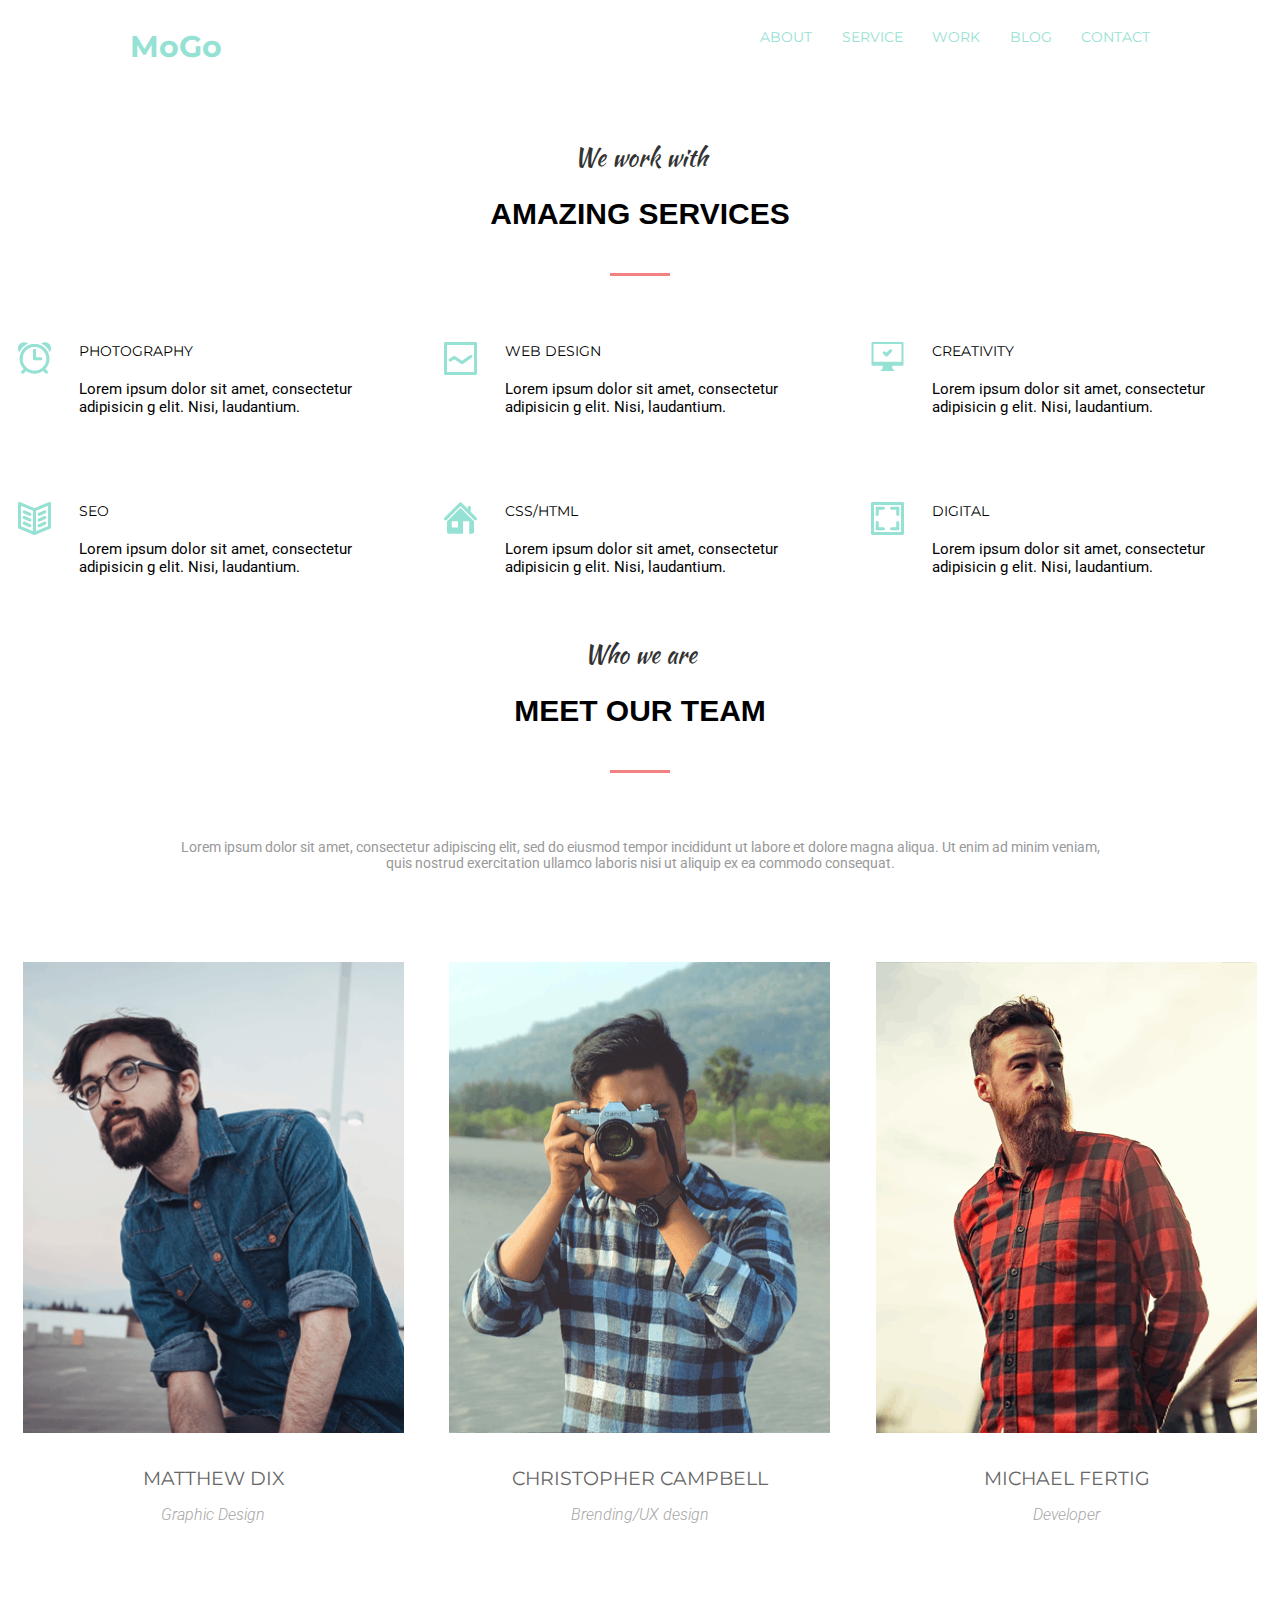
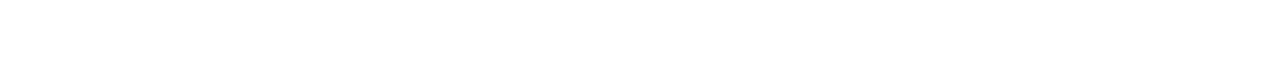
==== module4/index.html @ 17c0fb26 "homeworks" ====
<!DOCTYPE html>
<html lang="en">

<head>
    <link rel="stylesheet" href="styles.css">
    <meta charset="UTF-8">
    <meta name="viewport" content="width=device-width, initial-scale=1.0">
    <title>Homework4</title>
</head>

<body>
    <header class="header">
        <h1>
            <a href="#" class="Logo">MoGo</a>
        </h1>
        <nav>
            <ul class="navCont">
                <li class="navigation"><a href="#" class="navigation">ABOUT</a></li>
                <li class="navigation"><a href="#" class="navigation">SERVICE</a></li>
                <li class="navigation"><a href="#" class="navigation">WORK</a></li>
                <li class="navigation"><a href="#" class="navigation">BLOG</a></li>
                <li class="navigation"><a href="#" class="navigation">CONTACT</a></li>
            </ul>
        </nav>
    </header>
    <main>
        <section >
        <section class="amazingsCont">
            <h3 class="with">
                We work with
            </h3>
            <h2 class="amazing">
                AMAZING SERVICES
            </h2>
        </section>
        <div class="bigSectionTop">
            <div class="sectionAll">
                <img src="./imges/ALARM.png" alt="bad file" class="sectImg">
                <div class="textHeight">
                    <h3 class="sectHead">PHOTOGRAPHY</h3>
                    <p class="underText">Lorem ipsum dolor sit amet, consectetur adipisicin
                        g elit. Nisi, laudantium.</p>
                </div>
            </div>

            <div class="sectionAll">
                <img src="./imges/LINE_GRAPH.png" alt="bad file" class="sectImg">
                <div class="textHeight">
                    <h3 class="sectHead">WEB DESIGN</h3>
                    <p class="underText">Lorem ipsum dolor sit amet, consectetur adipisicin
                        g elit. Nisi, laudantium.</p>
                </div>
            </div>
            <div class="sectionAll">
                <img src="./imges/COMPUTER.png" alt="bad file" class="sectImg">
                <div class="textHeight">
                    <h3 class="sectHead">CREATIVITY</h3>
                    <p class="underText">Lorem ipsum dolor sit amet, consectetur adipisicin
                        g elit. Nisi, laudantium.</p>
                </div>
            </div>
        </div>
        <div class="bigSectionDown">
            <div class="sectionAll">
                <img src="./imges/BOOK.png" alt="bad file" class="sectImg">
                <section class="textHeight">
                    <h3 class="sectHead">SEO</h3>
                    <p class="underText">Lorem ipsum dolor sit amet, consectetur adipisicin
                        g elit. Nisi, laudantium.</p>
                </section>
            </div>

            <div class="sectionAll">
                <img src="./imges/HOME.png" alt="bad file" class="sectImg">
                <section class="textHeight">
                    <h3 class="sectHead">CSS/HTML</h3>
                    <p class="underText">Lorem ipsum dolor sit amet, consectetur adipisicin
                        g elit. Nisi, laudantium.</p>
                </section>
            </div>
            <div class="sectionAll">
                <img src="./imges/IMAGE.png" alt="bad file" class="sectImg">
                <section class="textHeight">
                    <h3 class="sectHead">DIGITAL</h3>
                    <p class="underText">Lorem ipsum dolor sit amet, consectetur adipisicin
                        g elit. Nisi, laudantium.</p>
                </section>
            </div>

        </div>
        <section class="amazingsCont">
            <h3 class="with">
                Who we are
            </h3>
            <h2 class="amazing amazing2">
                MEET OUR TEAM
            </h2>
            <div class="whoText">
                Lorem ipsum dolor sit amet, consectetur adipiscing elit, sed do eiusmod tempor incididunt ut labore et dolore magna aliqua. Ut enim ad minim veniam, quis nostrud exercitation ullamco laboris nisi ut aliquip ex ea commodo consequat. 
            </div>
        </section>
        <div class="areCont">
            <div class="are">
                <img src="./imges/Layer1.png" alt="bad file" class="photo">
                <h3 class="name">MATTHEW DIX</h3>
                <p class="profesion">Graphic Design</p>
            </div>
            <div class="are">
                <img src="./imges/Layer2.png" alt="bad file" class="photo">
                <h3 class="name">CHRISTOPHER CAMPBELL</h3>
                <p class="profesion">Brending/UX design</p>
            </div>
            <div class="are">
                <img src="./imges/Layer3.png" alt="bad file" class="photo">
                <h3 class="name">MICHAEL FERTIG</h3>
                <p class="profesion">Developer</p>
            </div>
        </div>
    </main>
</body>

</html>
---- module4/styles.css ----
@import "./reset.css";

@import "./navigation.css";


@import "./amazing.css";

@import "./team.css";


@import url('https://fonts.googleapis.com/css2?family=Kaushan+Script&display=swap');

@import url('https://fonts.googleapis.com/css2?family=Montserrat:wght@100;200;300;400;500;600;700;800;900&family=Ubuntu:wght@300;400;500;700&display=swap');
@import url('https://fonts.googleapis.com/css2?family=Roboto:wght@100;300;400;500;700;900&display=swap');
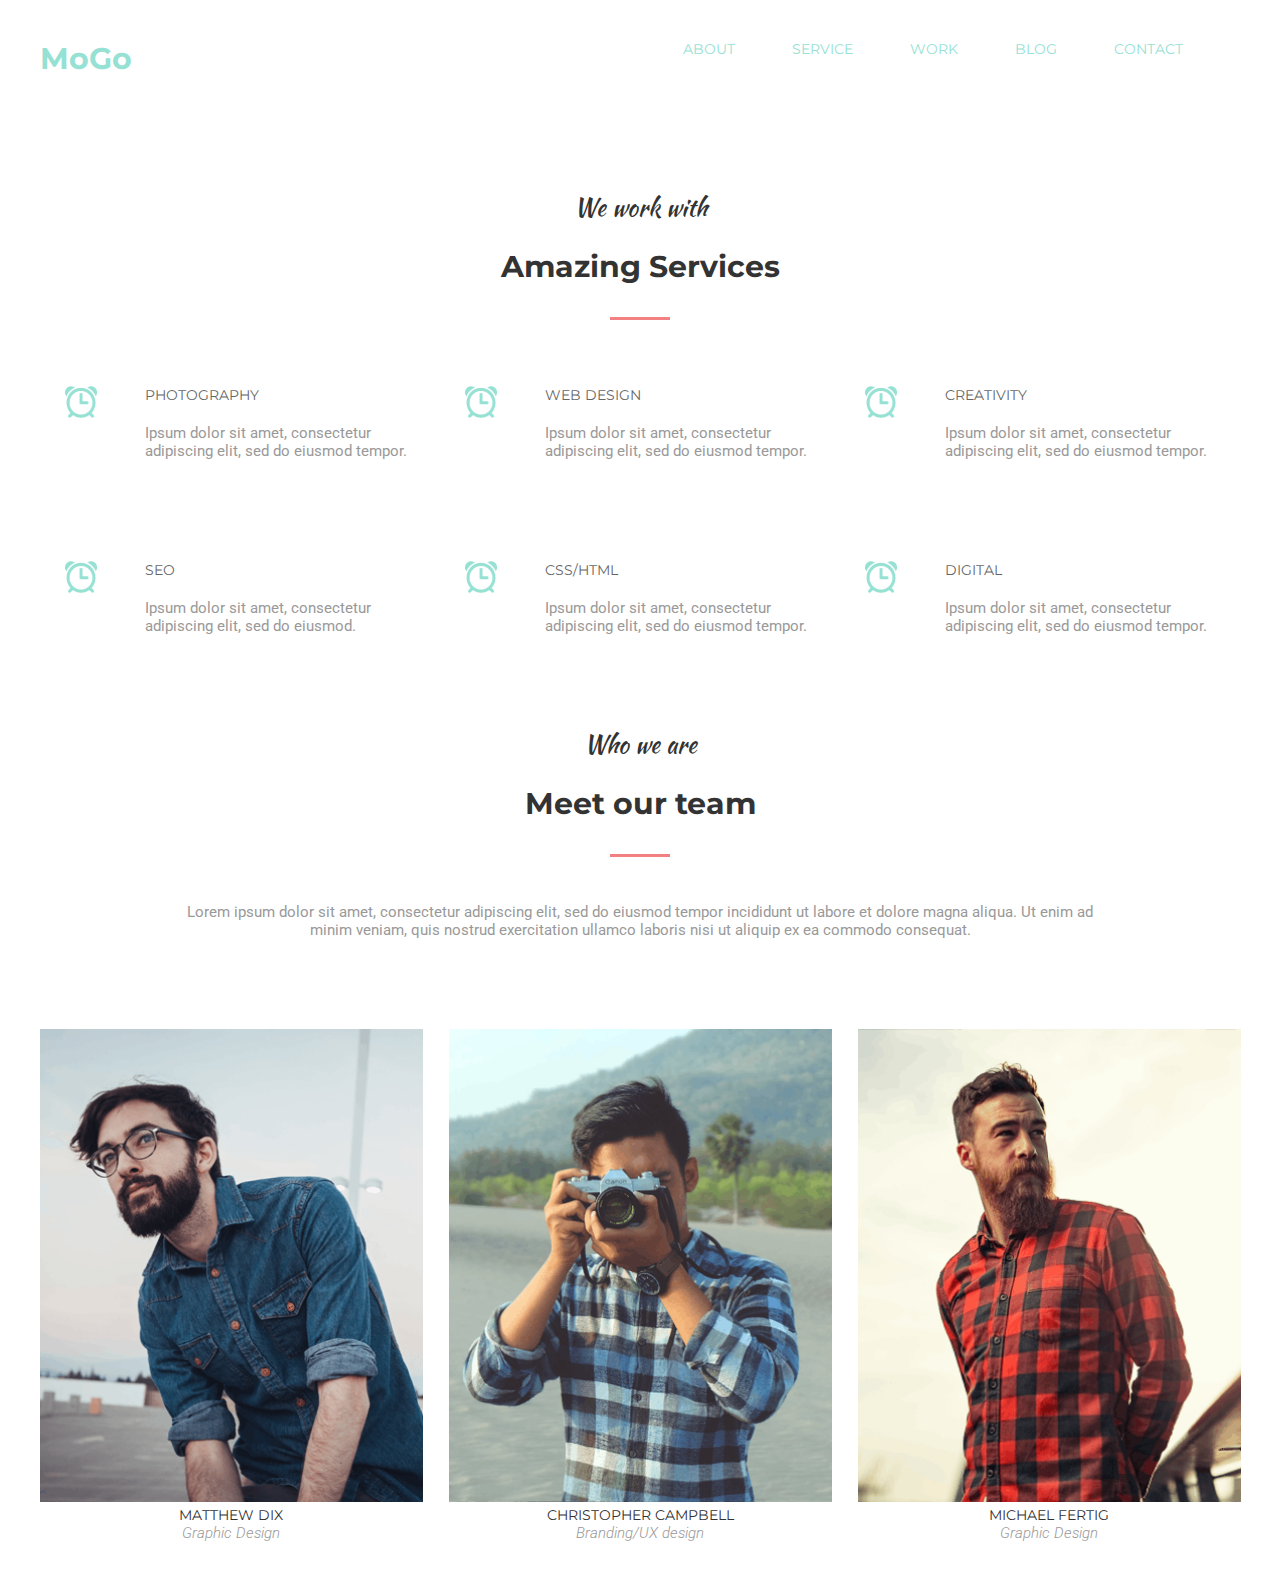
==== commit 325beffb: "homework 4" ====
--- a/module4/index.html
+++ b/module4/index.html
@@ -1,119 +1,114 @@
 <!DOCTYPE html>
 <html lang="en">
-
 <head>
-    <link rel="stylesheet" href="styles.css">
     <meta charset="UTF-8">
     <meta name="viewport" content="width=device-width, initial-scale=1.0">
-    <title>Homework4</title>
+    <title>Homework 4🤍</title>
+    <link rel="stylesheet" href="./css/styles.css">
 </head>
-
 <body>
     <header class="header">
-        <h1>
-            <a href="#" class="Logo">MoGo</a>
-        </h1>
-        <nav>
-            <ul class="navCont">
-                <li class="navigation"><a href="#" class="navigation">ABOUT</a></li>
-                <li class="navigation"><a href="#" class="navigation">SERVICE</a></li>
-                <li class="navigation"><a href="#" class="navigation">WORK</a></li>
-                <li class="navigation"><a href="#" class="navigation">BLOG</a></li>
-                <li class="navigation"><a href="#" class="navigation">CONTACT</a></li>
-            </ul>
-        </nav>
+        <div class="header_wrapper">
+            <a class="logo">MoGo</a>
+            <nav class="navigation">
+                <ul class="nav_menu">
+                    <li class="menu_item"><a href="#" class="menu_item_link">About</a></li>
+                    <li class="menu_item"><a href="#" class="menu_item_link">service</a></li>
+                    <li class="menu_item"><a href="#" class="menu_item_link">work</a></li>
+                    <li class="menu_item"><a href="#" class="menu_item_link">blog</a></li>
+                    <li class="menu_item"><a href="#" class="menu_item_link">contact</a></li>
+                </ul>
+            </nav>
+        </div>
     </header>
-    <main>
-        <section >
-        <section class="amazingsCont">
-            <h3 class="with">
-                We work with
-            </h3>
-            <h2 class="amazing">
-                AMAZING SERVICES
-            </h2>
-        </section>
-        <div class="bigSectionTop">
-            <div class="sectionAll">
-                <img src="./imges/ALARM.png" alt="bad file" class="sectImg">
-                <div class="textHeight">
-                    <h3 class="sectHead">PHOTOGRAPHY</h3>
-                    <p class="underText">Lorem ipsum dolor sit amet, consectetur adipisicin
-                        g elit. Nisi, laudantium.</p>
-                </div>
+    <main class="main">
+        <div class="main_wrapper">
+            <div class="work">
+                <div class="work_wrapper">
+                <h3 class="work_text">We work with</h3>
+                <h2 class="work_subText">Amazing Services</h2>
             </div>
+            </div>
+            <div class="services">
 
-            <div class="sectionAll">
-                <img src="./imges/LINE_GRAPH.png" alt="bad file" class="sectImg">
-                <div class="textHeight">
-                    <h3 class="sectHead">WEB DESIGN</h3>
-                    <p class="underText">Lorem ipsum dolor sit amet, consectetur adipisicin
-                        g elit. Nisi, laudantium.</p>
-                </div>
+                <div class="services_wrapper">
+                <section class="services_div">
+                    <img src="./imges/ALARM.png" alt="Bad file" class="services_div_img">
+                    <div class="services_text_wapper">
+                    <h2 class="services_div_zag">Photography</h2>
+                    <p class="services_div_content">Ipsum dolor sit amet, consectetur adipiscing elit, sed do eiusmod tempor.</p>
+                    </div>
+                </section>
+                <section class="services_div">
+                    <img src="./imges/ALARM.png" alt="Bad file" class="services_div_img">
+                    <div class="services_text_wapper">
+                    <h2 class="services_div_zag">Web Design</h2>
+                    <p class="services_div_content">Ipsum dolor sit amet, consectetur adipiscing elit, sed do eiusmod tempor.</p>
+                    </div>
+                </section>
+                <section class="services_div">
+                    <img src="./imges/ALARM.png" alt="Bad file" class="services_div_img">
+                    <div class="services_text_wapper">
+                    <h2 class="services_div_zag">Creativity</h2>
+                    <p class="services_div_content">Ipsum dolor sit amet, consectetur adipiscing elit, sed do eiusmod tempor.</p>
+                    </div>
+                </section>
+                <section class="services_div margin_bottom">
+                    <img src="./imges/ALARM.png" alt="Bad file" class="services_div_img">
+                    <div class="services_text_wapper">
+                    <h2 class="services_div_zag">seo</h2>
+                    <p class="services_div_content">Ipsum dolor sit amet, consectetur adipiscing elit, sed do eiusmod.</p>
+                    </div>
+                </section>
+                <section class="services_div margin_bottom">
+                    <img src="./imges/ALARM.png" alt="Bad file" class="services_div_img">
+                    <div class="services_text_wapper">
+                    <h2 class="services_div_zag">Css/Html</h2>
+                    <p class="services_div_content">Ipsum dolor sit amet, consectetur adipiscing elit, sed do eiusmod tempor.</p>
+                    </div>
+                </section>
+                <section class="services_div margin_bottom">
+                    <img src="./imges/ALARM.png" alt="Bad file" class="services_div_img">
+                    <div class="services_text_wapper">
+                    <h2 class="services_div_zag">digital</h2>
+                    <p class="services_div_content">Ipsum dolor sit amet, consectetur adipiscing elit, sed do eiusmod tempor.</p>
+                    </div>
+                </section>
             </div>
-            <div class="sectionAll">
-                <img src="./imges/COMPUTER.png" alt="bad file" class="sectImg">
-                <div class="textHeight">
-                    <h3 class="sectHead">CREATIVITY</h3>
-                    <p class="underText">Lorem ipsum dolor sit amet, consectetur adipisicin
-                        g elit. Nisi, laudantium.</p>
-                </div>
             </div>
         </div>
-        <div class="bigSectionDown">
-            <div class="sectionAll">
-                <img src="./imges/BOOK.png" alt="bad file" class="sectImg">
-                <section class="textHeight">
-                    <h3 class="sectHead">SEO</h3>
-                    <p class="underText">Lorem ipsum dolor sit amet, consectetur adipisicin
-                        g elit. Nisi, laudantium.</p>
-                </section>
+            <div class="are">
+                <div class="are_wrapper">
+                <h3 class="are_upper_text">Who we are</h3>
+                <h2 class="are_text">Meet our team</h2>
             </div>
-
-            <div class="sectionAll">
-                <img src="./imges/HOME.png" alt="bad file" class="sectImg">
-                <section class="textHeight">
-                    <h3 class="sectHead">CSS/HTML</h3>
-                    <p class="underText">Lorem ipsum dolor sit amet, consectetur adipisicin
-                        g elit. Nisi, laudantium.</p>
-                </section>
-            </div>
-            <div class="sectionAll">
-                <img src="./imges/IMAGE.png" alt="bad file" class="sectImg">
-                <section class="textHeight">
-                    <h3 class="sectHead">DIGITAL</h3>
-                    <p class="underText">Lorem ipsum dolor sit amet, consectetur adipisicin
-                        g elit. Nisi, laudantium.</p>
-                </section>
-            </div>
-
+            <div class="are_sub_text_wrapper">
+            <p class="are_sub_text">Lorem ipsum dolor sit amet, consectetur adipiscing elit, sed do eiusmod tempor incididunt ut labore et dolore magna aliqua. Ut enim ad minim veniam, quis nostrud exercitation ullamco laboris nisi ut aliquip ex ea commodo consequat. </p>
+        </div>    
         </div>
-        <section class="amazingsCont">
-            <h3 class="with">
-                Who we are
-            </h3>
-            <h2 class="amazing amazing2">
-                MEET OUR TEAM
-            </h2>
-            <div class="whoText">
-                Lorem ipsum dolor sit amet, consectetur adipiscing elit, sed do eiusmod tempor incididunt ut labore et dolore magna aliqua. Ut enim ad minim veniam, quis nostrud exercitation ullamco laboris nisi ut aliquip ex ea commodo consequat. 
-            </div>
-        </section>
-        <div class="areCont">
-            <div class="are">
-                <img src="./imges/Layer1.png" alt="bad file" class="photo">
-                <h3 class="name">MATTHEW DIX</h3>
-                <p class="profesion">Graphic Design</p>
-            </div>
-            <div class="are">
-                <img src="./imges/Layer2.png" alt="bad file" class="photo">
-                <h3 class="name">CHRISTOPHER CAMPBELL</h3>
-                <p class="profesion">Brending/UX design</p>
-            </div>
-            <div class="are">
-                <img src="./imges/Layer3.png" alt="bad file" class="photo">
-                <h3 class="name">MICHAEL FERTIG</h3>
-                <p class="profesion">Developer</p>
+        <div class="team">
+            <div class="team_wrapper">
+                <div class="team_div">
+                <img src="./imges/Layer1.png" alt="Bad_file" class="team_img">
+                <div class="team_text_wrapper">
+                    <h2 class="team_text">Matthew Dix</h2>
+                    <h3 class="team_sub_text">Graphic Design</h3>
+                </div>
+                </div>
+                <div class="team_div">
+                <img src="./imges/Layer2.png" alt="Bad_file" class="team_img">
+                <div class="team_text_wrapper">
+                    <h2 class="team_text">Christopher Campbell</h2>
+                    <h3 class="team_sub_text">Branding/UX design</h3>
+                </div>
+                </div>
+                <div class="team_div">
+                <img src="./imges/Layer3.png" alt="Bad_file" class="team_img">
+                <div class="team_text_wrapper">
+                    <h2 class="team_text">Michael Fertig </h2>
+                    <h3 class="team_sub_text">Graphic Design</h3>
+                </div>
+                </div>
             </div>
         </div>
     </main>
--- a/module4/css/styles.css
+++ b/module4/css/styles.css
@@ -0,0 +1,13 @@
+@import "./reset.css";
+
+@import "./navigation.css";
+
+@import "./amazing.css";
+
+@import "./team.css";
+
+@import url('https://fonts.googleapis.com/css2?family=Montserrat:wght@100;200;300;400;500;600;700;800;900&display=swap');
+
+@import url('https://fonts.googleapis.com/css2?family=Kaushan+Script&display=swap');
+
+@import url('https://fonts.googleapis.com/css2?family=Roboto:wght@100;300;400;500;700;900&display=swap');
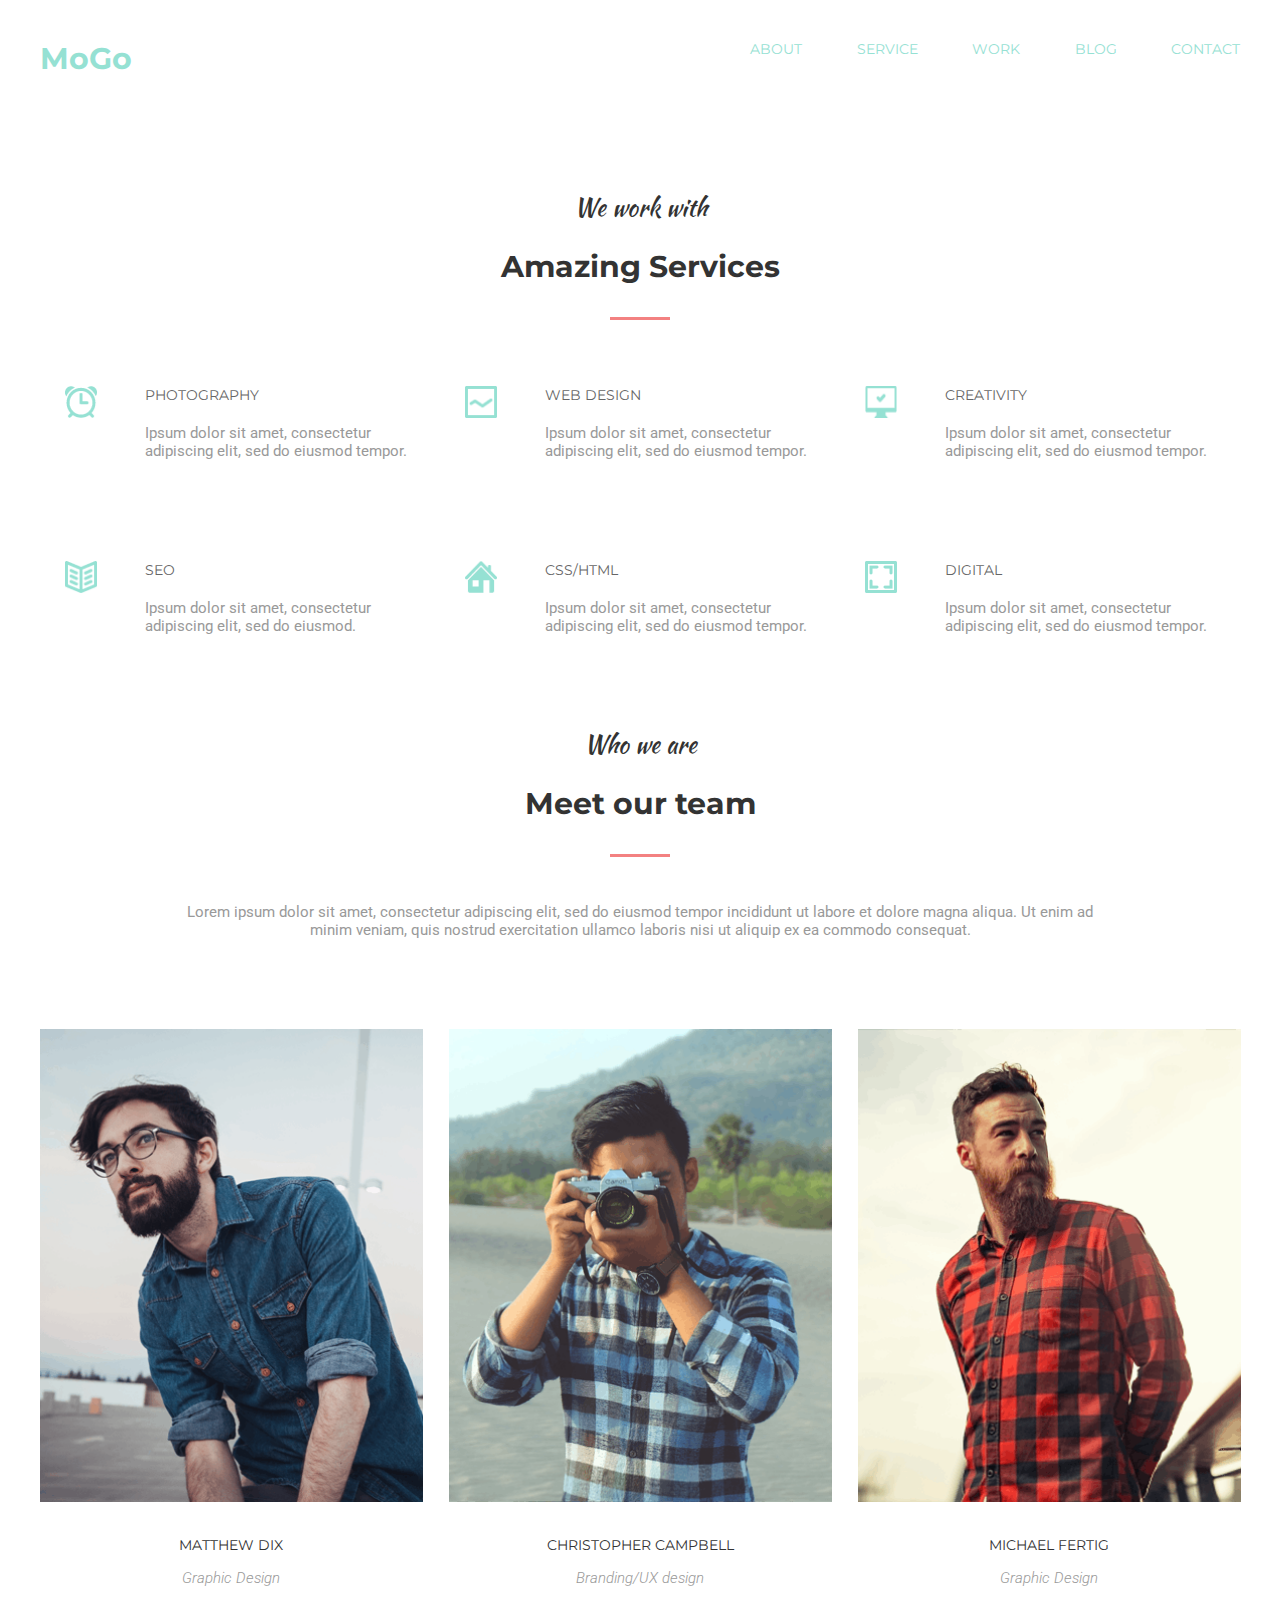
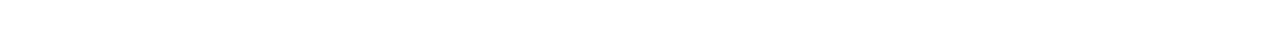
==== commit b7f9228d: "homework 4" ====
--- a/module4/index.html
+++ b/module4/index.html
@@ -9,7 +9,7 @@
 <body>
     <header class="header">
         <div class="header_wrapper">
-            <a class="logo">MoGo</a>
+            <h1 class="logo"><a class="logo_link">MoGo</a></h1>
             <nav class="navigation">
                 <ul class="nav_menu">
                     <li class="menu_item"><a href="#" class="menu_item_link">About</a></li>
@@ -29,54 +29,55 @@
                 <h2 class="work_subText">Amazing Services</h2>
             </div>
             </div>
-            <div class="services">
+            <section class="services">
 
                 <div class="services_wrapper">
-                <section class="services_div">
+                <div class="services_div">
                     <img src="./imges/ALARM.png" alt="Bad file" class="services_div_img">
                     <div class="services_text_wapper">
                     <h2 class="services_div_zag">Photography</h2>
                     <p class="services_div_content">Ipsum dolor sit amet, consectetur adipiscing elit, sed do eiusmod tempor.</p>
                     </div>
-                </section>
-                <section class="services_div">
-                    <img src="./imges/ALARM.png" alt="Bad file" class="services_div_img">
+                </div>
+                <div class="services_div">
+                    <img src="./imges/LINE_GRAPH.png" alt="Bad file" class="services_div_img">
                     <div class="services_text_wapper">
                     <h2 class="services_div_zag">Web Design</h2>
                     <p class="services_div_content">Ipsum dolor sit amet, consectetur adipiscing elit, sed do eiusmod tempor.</p>
                     </div>
-                </section>
-                <section class="services_div">
-                    <img src="./imges/ALARM.png" alt="Bad file" class="services_div_img">
+                </div>
+                <div class="services_div">
+                    <img src="./imges/COMPUTER.png" alt="Bad file" class="services_div_img">
                     <div class="services_text_wapper">
                     <h2 class="services_div_zag">Creativity</h2>
                     <p class="services_div_content">Ipsum dolor sit amet, consectetur adipiscing elit, sed do eiusmod tempor.</p>
                     </div>
-                </section>
-                <section class="services_div margin_bottom">
-                    <img src="./imges/ALARM.png" alt="Bad file" class="services_div_img">
+                </div>
+                <div class="services_div margin_bottom">
+                    <img src="./imges/BOOK.png" alt="Bad file" class="services_div_img">
                     <div class="services_text_wapper">
                     <h2 class="services_div_zag">seo</h2>
                     <p class="services_div_content">Ipsum dolor sit amet, consectetur adipiscing elit, sed do eiusmod.</p>
                     </div>
-                </section>
-                <section class="services_div margin_bottom">
-                    <img src="./imges/ALARM.png" alt="Bad file" class="services_div_img">
+                </div>
+                <div class="services_div margin_bottom">
+                    <img src="./imges/HOME.png" alt="Bad file" class="services_div_img">
                     <div class="services_text_wapper">
                     <h2 class="services_div_zag">Css/Html</h2>
                     <p class="services_div_content">Ipsum dolor sit amet, consectetur adipiscing elit, sed do eiusmod tempor.</p>
                     </div>
-                </section>
-                <section class="services_div margin_bottom">
-                    <img src="./imges/ALARM.png" alt="Bad file" class="services_div_img">
+                </div>
+                <div class="services_div margin_bottom">
+                    <img src="./imges/IMAGE.png" alt="Bad file" class="services_div_img">
                     <div class="services_text_wapper">
                     <h2 class="services_div_zag">digital</h2>
                     <p class="services_div_content">Ipsum dolor sit amet, consectetur adipiscing elit, sed do eiusmod tempor.</p>
                     </div>
-                </section>
+                </div>
             </div>
             </div>
         </div>
+    </section>
             <div class="are">
                 <div class="are_wrapper">
                 <h3 class="are_upper_text">Who we are</h3>
@@ -86,7 +87,7 @@
             <p class="are_sub_text">Lorem ipsum dolor sit amet, consectetur adipiscing elit, sed do eiusmod tempor incididunt ut labore et dolore magna aliqua. Ut enim ad minim veniam, quis nostrud exercitation ullamco laboris nisi ut aliquip ex ea commodo consequat. </p>
         </div>    
         </div>
-        <div class="team">
+        <section class="team">
             <div class="team_wrapper">
                 <div class="team_div">
                 <img src="./imges/Layer1.png" alt="Bad_file" class="team_img">
@@ -110,7 +111,7 @@
                 </div>
                 </div>
             </div>
-        </div>
+        </section>
     </main>
 </body>
 
